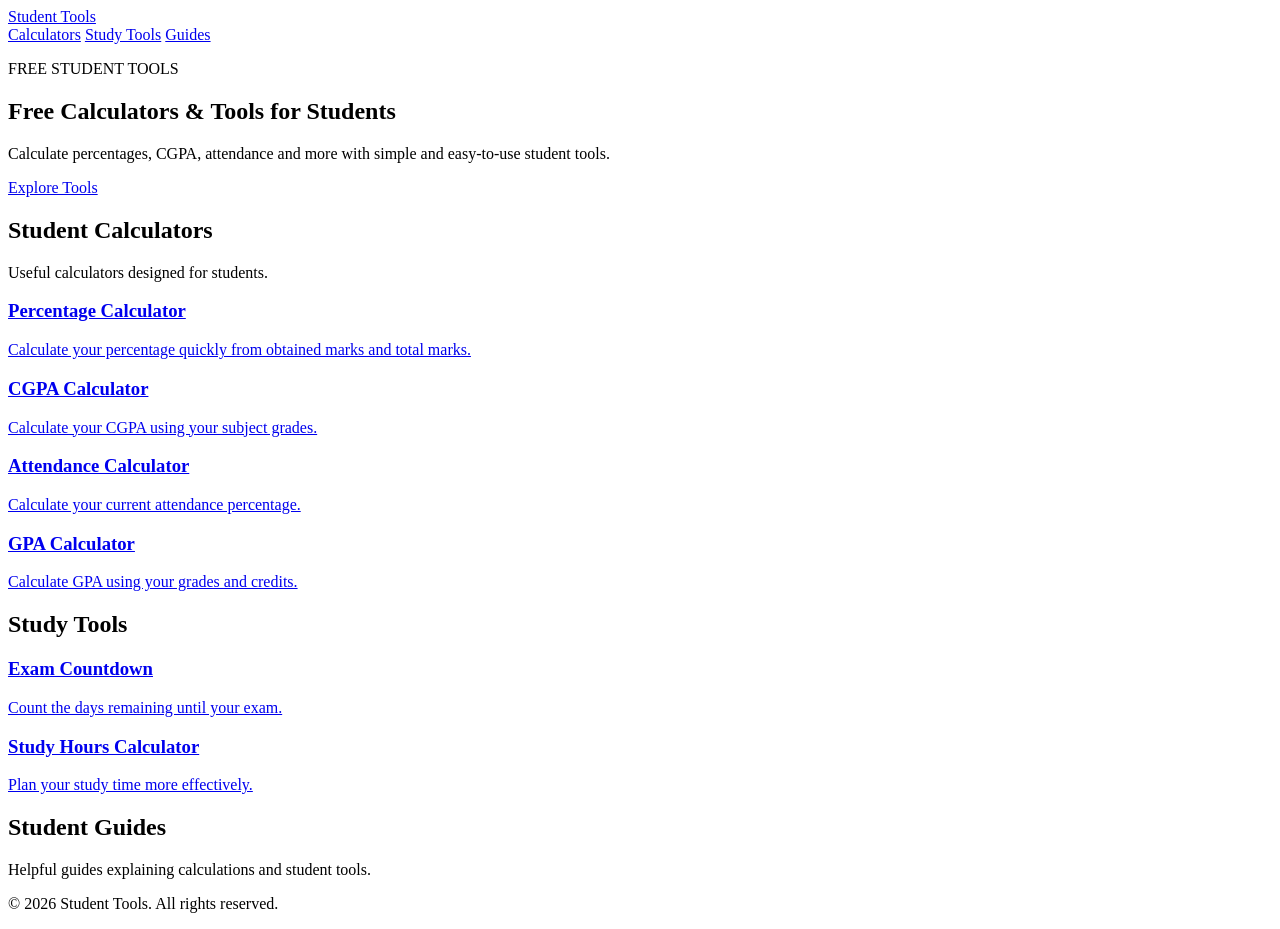
==== index.html @ 8c509e7b "Create index.html" ====
<!DOCTYPE html>
<html lang="en">
<head>
    <meta charset="UTF-8">

    <meta name="viewport" content="width=device-width, initial-scale=1.0">

    <title>Student Tools - Free Calculators & Study Tools</title>

    <meta
        name="description"
        content="Free student calculators and useful study tools including percentage, CGPA, attendance and more."
    >

    <link rel="stylesheet" href="style.css">
</head>

<body>

<header class="site-header">
    <div class="container header-content">

        <a href="index.html" class="logo">
            Student Tools
        </a>

        <nav>
            <a href="#calculators">Calculators</a>
            <a href="#study-tools">Study Tools</a>
            <a href="#guides">Guides</a>
        </nav>

    </div>
</header>


<main>

    <section class="hero">

        <div class="container">

            <p class="eyebrow">FREE STUDENT TOOLS</p>

            <h1>
                Free Calculators & Tools for Students
            </h1>

            <p class="hero-text">
                Calculate percentages, CGPA, attendance and more with
                simple and easy-to-use student tools.
            </p>

            <a href="#calculators" class="button">
                Explore Tools
            </a>

        </div>

    </section>


    <section id="calculators" class="section">

        <div class="container">

            <h2>Student Calculators</h2>

            <p class="section-intro">
                Useful calculators designed for students.
            </p>


            <div class="tool-grid">

                <a href="calculators/percentage-calculator/" class="tool-card">

                    <h3>Percentage Calculator</h3>

                    <p>
                        Calculate your percentage quickly from obtained
                        marks and total marks.
                    </p>

                </a>


                <a href="#" class="tool-card">

                    <h3>CGPA Calculator</h3>

                    <p>
                        Calculate your CGPA using your subject grades.
                    </p>

                </a>


                <a href="#" class="tool-card">

                    <h3>Attendance Calculator</h3>

                    <p>
                        Calculate your current attendance percentage.
                    </p>

                </a>


                <a href="#" class="tool-card">

                    <h3>GPA Calculator</h3>

                    <p>
                        Calculate GPA using your grades and credits.
                    </p>

                </a>

            </div>

        </div>

    </section>


    <section id="study-tools" class="section section-alt">

        <div class="container">

            <h2>Study Tools</h2>

            <div class="tool-grid">

                <a href="#" class="tool-card">

                    <h3>Exam Countdown</h3>

                    <p>
                        Count the days remaining until your exam.
                    </p>

                </a>


                <a href="#" class="tool-card">

                    <h3>Study Hours Calculator</h3>

                    <p>
                        Plan your study time more effectively.
                    </p>

                </a>

            </div>

        </div>

    </section>


    <section id="guides" class="section">

        <div class="container">

            <h2>Student Guides</h2>

            <p class="section-intro">
                Helpful guides explaining calculations and student tools.
            </p>

        </div>

    </section>

</main>


<footer class="site-footer">

    <div class="container">

        <p>
            © 2026 Student Tools. All rights reserved.
        </p>

    </div>

</footer>


</body>
</html>
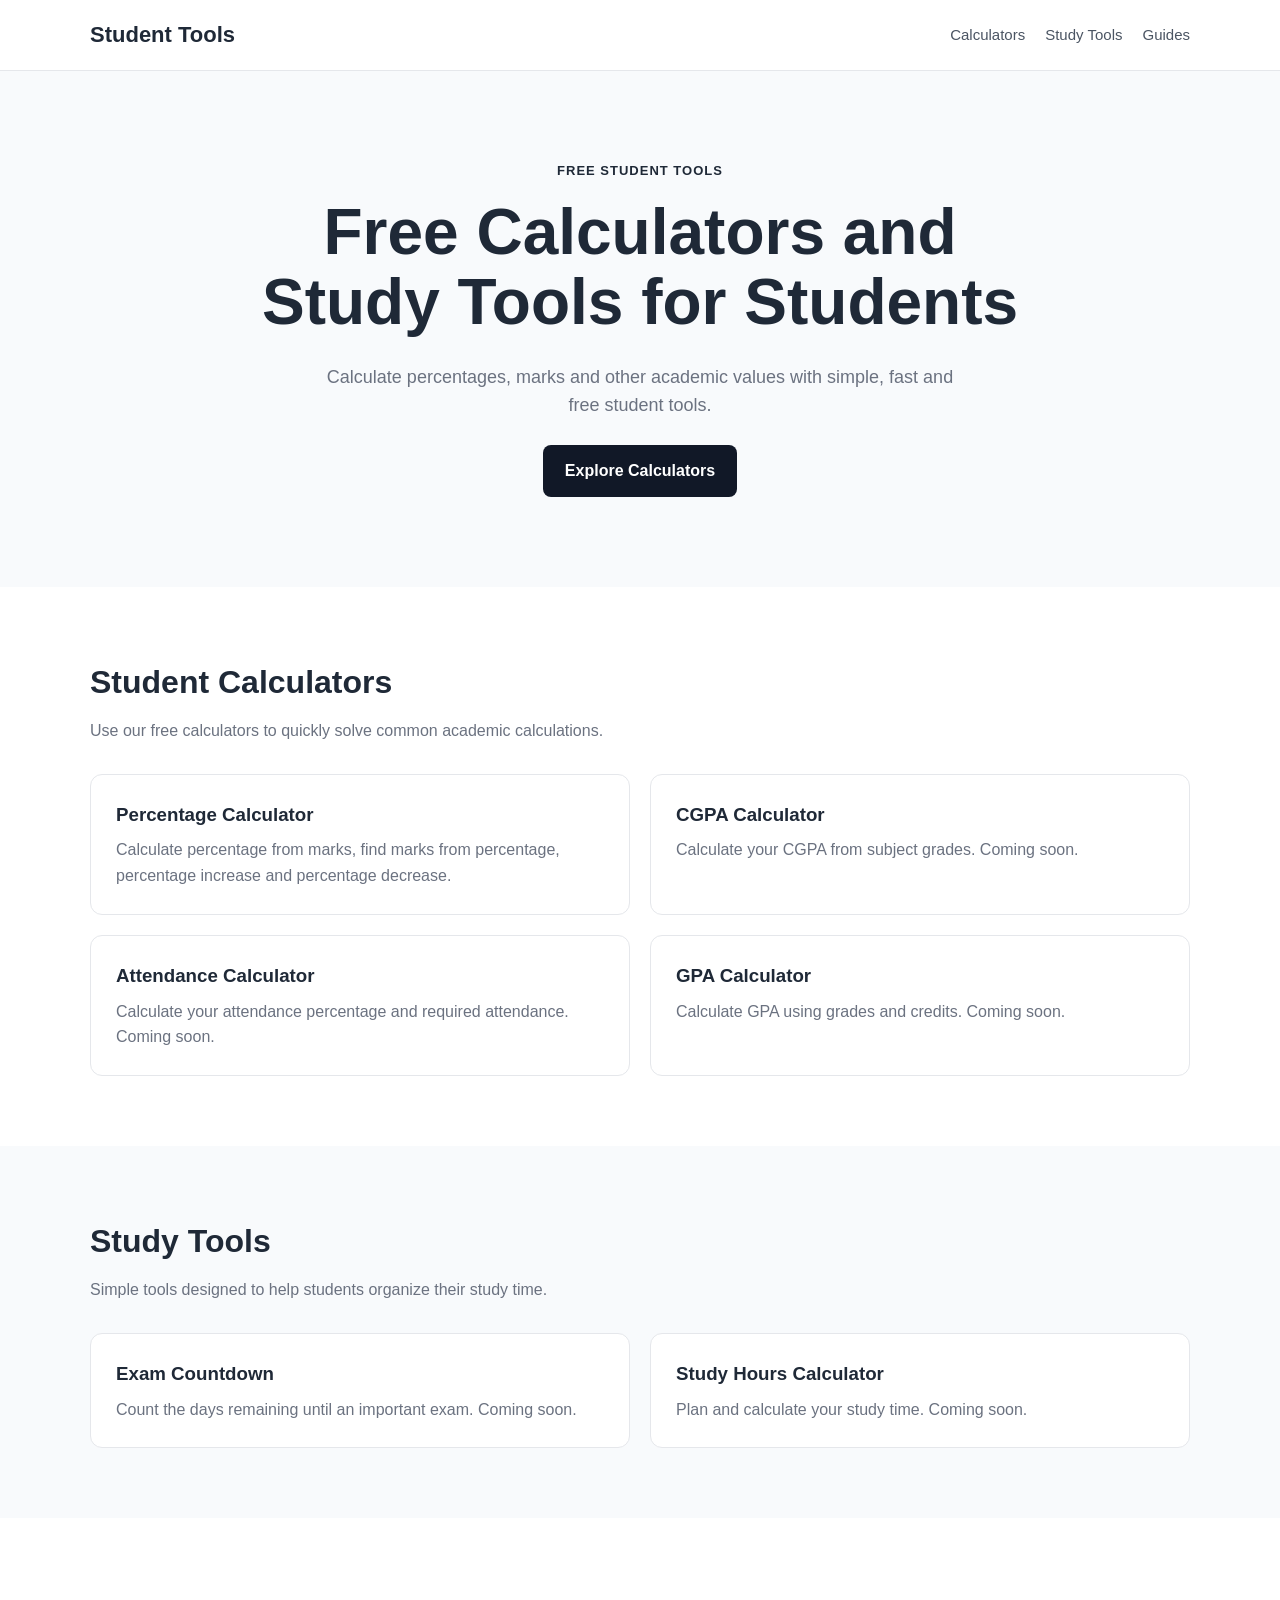
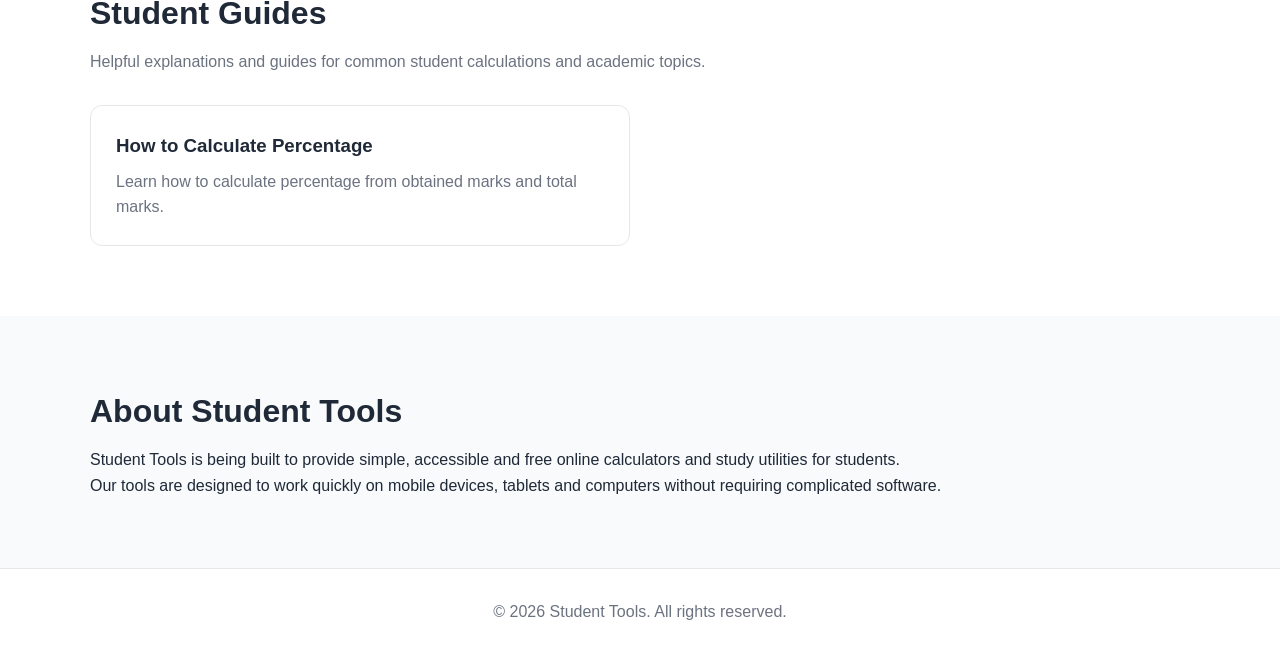
==== commit 2f3eeb07: "index.html" ====
--- a/index.html
+++ b/index.html
@@ -1,58 +1,159 @@
 <!DOCTYPE html>
 <html lang="en">
+
 <head>
+
     <meta charset="UTF-8">
 
-    <meta name="viewport" content="width=device-width, initial-scale=1.0">
+    <meta
+        name="viewport"
+        content="width=device-width, initial-scale=1.0"
+    >
 
     <title>Student Tools - Free Calculators & Study Tools</title>
 
     <meta
         name="description"
-        content="Free student calculators and useful study tools including percentage, CGPA, attendance and more."
-    >
-
-    <link rel="stylesheet" href="style.css">
+        content="Free student calculators and study tools including percentage, CGPA, GPA, attendance and other useful academic calculators."
+    >
+
+    <meta
+        name="robots"
+        content="index, follow"
+    >
+
+    <link
+        rel="canonical"
+        href="https://shaurya-portfolio-1.github.io/student-tools/"
+    >
+
+    <!-- Open Graph -->
+
+    <meta
+        property="og:title"
+        content="Student Tools - Free Calculators & Study Tools"
+    >
+
+    <meta
+        property="og:description"
+        content="Free calculators and useful study tools for students."
+    >
+
+    <meta
+        property="og:type"
+        content="website"
+    >
+
+    <meta
+        property="og:url"
+        content="https://shaurya-portfolio-1.github.io/student-tools/"
+    >
+
+    <meta
+        property="og:site_name"
+        content="Student Tools"
+    >
+
+
+    <!-- Favicon -->
+
+    <link
+        rel="icon"
+        href="data:image/svg+xml,<svg xmlns=%22http://www.w3.org/2000/svg%22 viewBox=%220 0 100 100%22><text y=%22.9em%22 font-size=%2290%22>🎓</text></svg>"
+    >
+
+
+    <link
+        rel="stylesheet"
+        href="style.css"
+    >
+
+
+    <!-- Website Structured Data -->
+
+    <script type="application/ld+json">
+
+    {
+        "@context": "https://schema.org",
+        "@type": "WebSite",
+        "name": "Student Tools",
+        "url": "https://shaurya-portfolio-1.github.io/student-tools/",
+        "description": "Free calculators and study tools for students."
+    }
+
+    </script>
+
 </head>
 
+
 <body>
 
+
 <header class="site-header">
+
     <div class="container header-content">
 
-        <a href="index.html" class="logo">
+        <a
+            href="index.html"
+            class="logo"
+            aria-label="Student Tools home"
+        >
             Student Tools
         </a>
 
-        <nav>
-            <a href="#calculators">Calculators</a>
-            <a href="#study-tools">Study Tools</a>
-            <a href="#guides">Guides</a>
+
+        <nav aria-label="Main navigation">
+
+            <a href="#calculators">
+                Calculators
+            </a>
+
+            <a href="#study-tools">
+                Study Tools
+            </a>
+
+            <a href="#guides">
+                Guides
+            </a>
+
         </nav>
 
     </div>
+
 </header>
 
 
+
 <main>
 
+
+    <!-- HERO -->
+
     <section class="hero">
 
         <div class="container">
 
-            <p class="eyebrow">FREE STUDENT TOOLS</p>
+            <p class="eyebrow">
+                FREE STUDENT TOOLS
+            </p>
+
 
             <h1>
-                Free Calculators & Tools for Students
+                Free Calculators and Study Tools for Students
             </h1>
 
+
             <p class="hero-text">
-                Calculate percentages, CGPA, attendance and more with
-                simple and easy-to-use student tools.
-            </p>
-
-            <a href="#calculators" class="button">
-                Explore Tools
+                Calculate percentages, marks and other academic
+                values with simple, fast and free student tools.
+            </p>
+
+
+            <a
+                href="#calculators"
+                class="button"
+            >
+                Explore Calculators
             </a>
 
         </div>
@@ -60,62 +161,109 @@
     </section>
 
 
-    <section id="calculators" class="section">
+
+    <!-- CALCULATORS -->
+
+    <section
+        id="calculators"
+        class="section"
+    >
 
         <div class="container">
 
-            <h2>Student Calculators</h2>
+            <h2>
+                Student Calculators
+            </h2>
+
 
             <p class="section-intro">
-                Useful calculators designed for students.
+                Use our free calculators to quickly solve common
+                academic calculations.
             </p>
 
 
             <div class="tool-grid">
 
-                <a href="calculators/percentage-calculator/" class="tool-card">
-
-                    <h3>Percentage Calculator</h3>
-
-                    <p>
-                        Calculate your percentage quickly from obtained
-                        marks and total marks.
-                    </p>
-
-                </a>
-
-
-                <a href="#" class="tool-card">
-
-                    <h3>CGPA Calculator</h3>
-
-                    <p>
-                        Calculate your CGPA using your subject grades.
-                    </p>
-
-                </a>
-
-
-                <a href="#" class="tool-card">
-
-                    <h3>Attendance Calculator</h3>
-
-                    <p>
-                        Calculate your current attendance percentage.
-                    </p>
-
-                </a>
-
-
-                <a href="#" class="tool-card">
-
-                    <h3>GPA Calculator</h3>
-
-                    <p>
-                        Calculate GPA using your grades and credits.
-                    </p>
-
-                </a>
+
+                <!-- Percentage Calculator -->
+
+                <a
+                    href="calculators/percentage-calculator/"
+                    class="tool-card"
+                >
+
+                    <h3>
+                        Percentage Calculator
+                    </h3>
+
+                    <p>
+                        Calculate percentage from marks, find marks
+                        from percentage, percentage increase and
+                        percentage decrease.
+                    </p>
+
+                </a>
+
+
+                <!-- CGPA -->
+
+                <a
+                    href="#"
+                    class="tool-card"
+                    aria-label="CGPA Calculator coming soon"
+                >
+
+                    <h3>
+                        CGPA Calculator
+                    </h3>
+
+                    <p>
+                        Calculate your CGPA from subject grades.
+                        Coming soon.
+                    </p>
+
+                </a>
+
+
+                <!-- Attendance -->
+
+                <a
+                    href="#"
+                    class="tool-card"
+                    aria-label="Attendance Calculator coming soon"
+                >
+
+                    <h3>
+                        Attendance Calculator
+                    </h3>
+
+                    <p>
+                        Calculate your attendance percentage and
+                        required attendance. Coming soon.
+                    </p>
+
+                </a>
+
+
+                <!-- GPA -->
+
+                <a
+                    href="#"
+                    class="tool-card"
+                    aria-label="GPA Calculator coming soon"
+                >
+
+                    <h3>
+                        GPA Calculator
+                    </h3>
+
+                    <p>
+                        Calculate GPA using grades and credits.
+                        Coming soon.
+                    </p>
+
+                </a>
+
 
             </div>
 
@@ -124,34 +272,65 @@
     </section>
 
 
-    <section id="study-tools" class="section section-alt">
+
+    <!-- STUDY TOOLS -->
+
+    <section
+        id="study-tools"
+        class="section section-alt"
+    >
 
         <div class="container">
 
-            <h2>Study Tools</h2>
+            <h2>
+                Study Tools
+            </h2>
+
+
+            <p class="section-intro">
+                Simple tools designed to help students organize
+                their study time.
+            </p>
+
 
             <div class="tool-grid">
 
-                <a href="#" class="tool-card">
-
-                    <h3>Exam Countdown</h3>
-
-                    <p>
-                        Count the days remaining until your exam.
-                    </p>
-
-                </a>
-
-
-                <a href="#" class="tool-card">
-
-                    <h3>Study Hours Calculator</h3>
-
-                    <p>
-                        Plan your study time more effectively.
-                    </p>
-
-                </a>
+
+                <a
+                    href="#"
+                    class="tool-card"
+                    aria-label="Exam Countdown coming soon"
+                >
+
+                    <h3>
+                        Exam Countdown
+                    </h3>
+
+                    <p>
+                        Count the days remaining until an important
+                        exam. Coming soon.
+                    </p>
+
+                </a>
+
+
+                <a
+                    href="#"
+                    class="tool-card"
+                    aria-label="Study Hours Calculator coming soon"
+                >
+
+                    <h3>
+                        Study Hours Calculator
+                    </h3>
+
+                    <p>
+                        Plan and calculate your study time.
+                        Coming soon.
+                    </p>
+
+                </a>
+
 
             </div>
 
@@ -160,21 +339,86 @@
     </section>
 
 
-    <section id="guides" class="section">
+
+    <!-- GUIDES -->
+
+    <section
+        id="guides"
+        class="section"
+    >
 
         <div class="container">
 
-            <h2>Student Guides</h2>
+            <h2>
+                Student Guides
+            </h2>
+
 
             <p class="section-intro">
-                Helpful guides explaining calculations and student tools.
-            </p>
+                Helpful explanations and guides for common
+                student calculations and academic topics.
+            </p>
+
+
+            <div class="tool-grid">
+
+
+                <a
+                    href="calculators/percentage-calculator/"
+                    class="tool-card"
+                >
+
+                    <h3>
+                        How to Calculate Percentage
+                    </h3>
+
+                    <p>
+                        Learn how to calculate percentage from
+                        obtained marks and total marks.
+                    </p>
+
+                </a>
+
+
+            </div>
 
         </div>
 
     </section>
 
+
+
+    <!-- ABOUT -->
+
+    <section class="section section-alt">
+
+        <div class="container">
+
+            <h2>
+                About Student Tools
+            </h2>
+
+
+            <p>
+                Student Tools is being built to provide simple,
+                accessible and free online calculators and study
+                utilities for students.
+            </p>
+
+
+            <p>
+                Our tools are designed to work quickly on mobile
+                devices, tablets and computers without requiring
+                complicated software.
+            </p>
+
+        </div>
+
+    </section>
+
+
 </main>
+
 
 
 <footer class="site-footer">
@@ -191,4 +435,5 @@
 
 
 </body>
+
 </html>
--- a/style.css
+++ b/style.css
@@ -0,0 +1,186 @@
+* {
+    box-sizing: border-box;
+    margin: 0;
+    padding: 0;
+}
+
+html {
+    scroll-behavior: smooth;
+}
+
+body {
+    font-family: Arial, sans-serif;
+    line-height: 1.6;
+    color: #1f2937;
+    background: #ffffff;
+}
+
+a {
+    text-decoration: none;
+    color: inherit;
+}
+
+.container {
+    width: min(1100px, 92%);
+    margin: auto;
+}
+
+
+/* Header */
+
+.site-header {
+    border-bottom: 1px solid #e5e7eb;
+    background: #ffffff;
+}
+
+.header-content {
+    min-height: 70px;
+    display: flex;
+    align-items: center;
+    justify-content: space-between;
+    gap: 20px;
+}
+
+.logo {
+    font-size: 22px;
+    font-weight: 700;
+}
+
+nav {
+    display: flex;
+    gap: 20px;
+}
+
+nav a {
+    color: #4b5563;
+    font-size: 15px;
+}
+
+nav a:hover {
+    color: #111827;
+}
+
+
+/* Hero */
+
+.hero {
+    padding: 90px 0;
+    text-align: center;
+    background: #f8fafc;
+}
+
+.eyebrow {
+    font-size: 13px;
+    font-weight: 700;
+    letter-spacing: 1px;
+    margin-bottom: 15px;
+}
+
+.hero h1 {
+    max-width: 800px;
+    margin: auto;
+    font-size: clamp(36px, 7vw, 64px);
+    line-height: 1.1;
+}
+
+.hero-text {
+    max-width: 650px;
+    margin: 25px auto;
+    color: #6b7280;
+    font-size: 18px;
+}
+
+.button {
+    display: inline-block;
+    padding: 13px 22px;
+    border-radius: 8px;
+    background: #111827;
+    color: white;
+    font-weight: 600;
+}
+
+
+/* Sections */
+
+.section {
+    padding: 70px 0;
+}
+
+.section-alt {
+    background: #f8fafc;
+}
+
+.section h2 {
+    font-size: 32px;
+    margin-bottom: 10px;
+}
+
+.section-intro {
+    color: #6b7280;
+    margin-bottom: 30px;
+}
+
+
+/* Tool cards */
+
+.tool-grid {
+    display: grid;
+    grid-template-columns: repeat(2, 1fr);
+    gap: 20px;
+}
+
+.tool-card {
+    display: block;
+    padding: 25px;
+    border: 1px solid #e5e7eb;
+    border-radius: 12px;
+    background: white;
+    transition: transform 0.2s ease;
+}
+
+.tool-card:hover {
+    transform: translateY(-3px);
+}
+
+.tool-card h3 {
+    margin-bottom: 8px;
+}
+
+.tool-card p {
+    color: #6b7280;
+}
+
+
+/* Footer */
+
+.site-footer {
+    padding: 30px 0;
+    border-top: 1px solid #e5e7eb;
+    color: #6b7280;
+    text-align: center;
+}
+
+
+/* Mobile */
+
+@media (max-width: 700px) {
+
+    .header-content {
+        flex-direction: column;
+        padding: 15px 0;
+    }
+
+    nav {
+        flex-wrap: wrap;
+        justify-content: center;
+    }
+
+    .hero {
+        padding: 65px 0;
+    }
+
+    .tool-grid {
+        grid-template-columns: 1fr;
+    }
+
+}
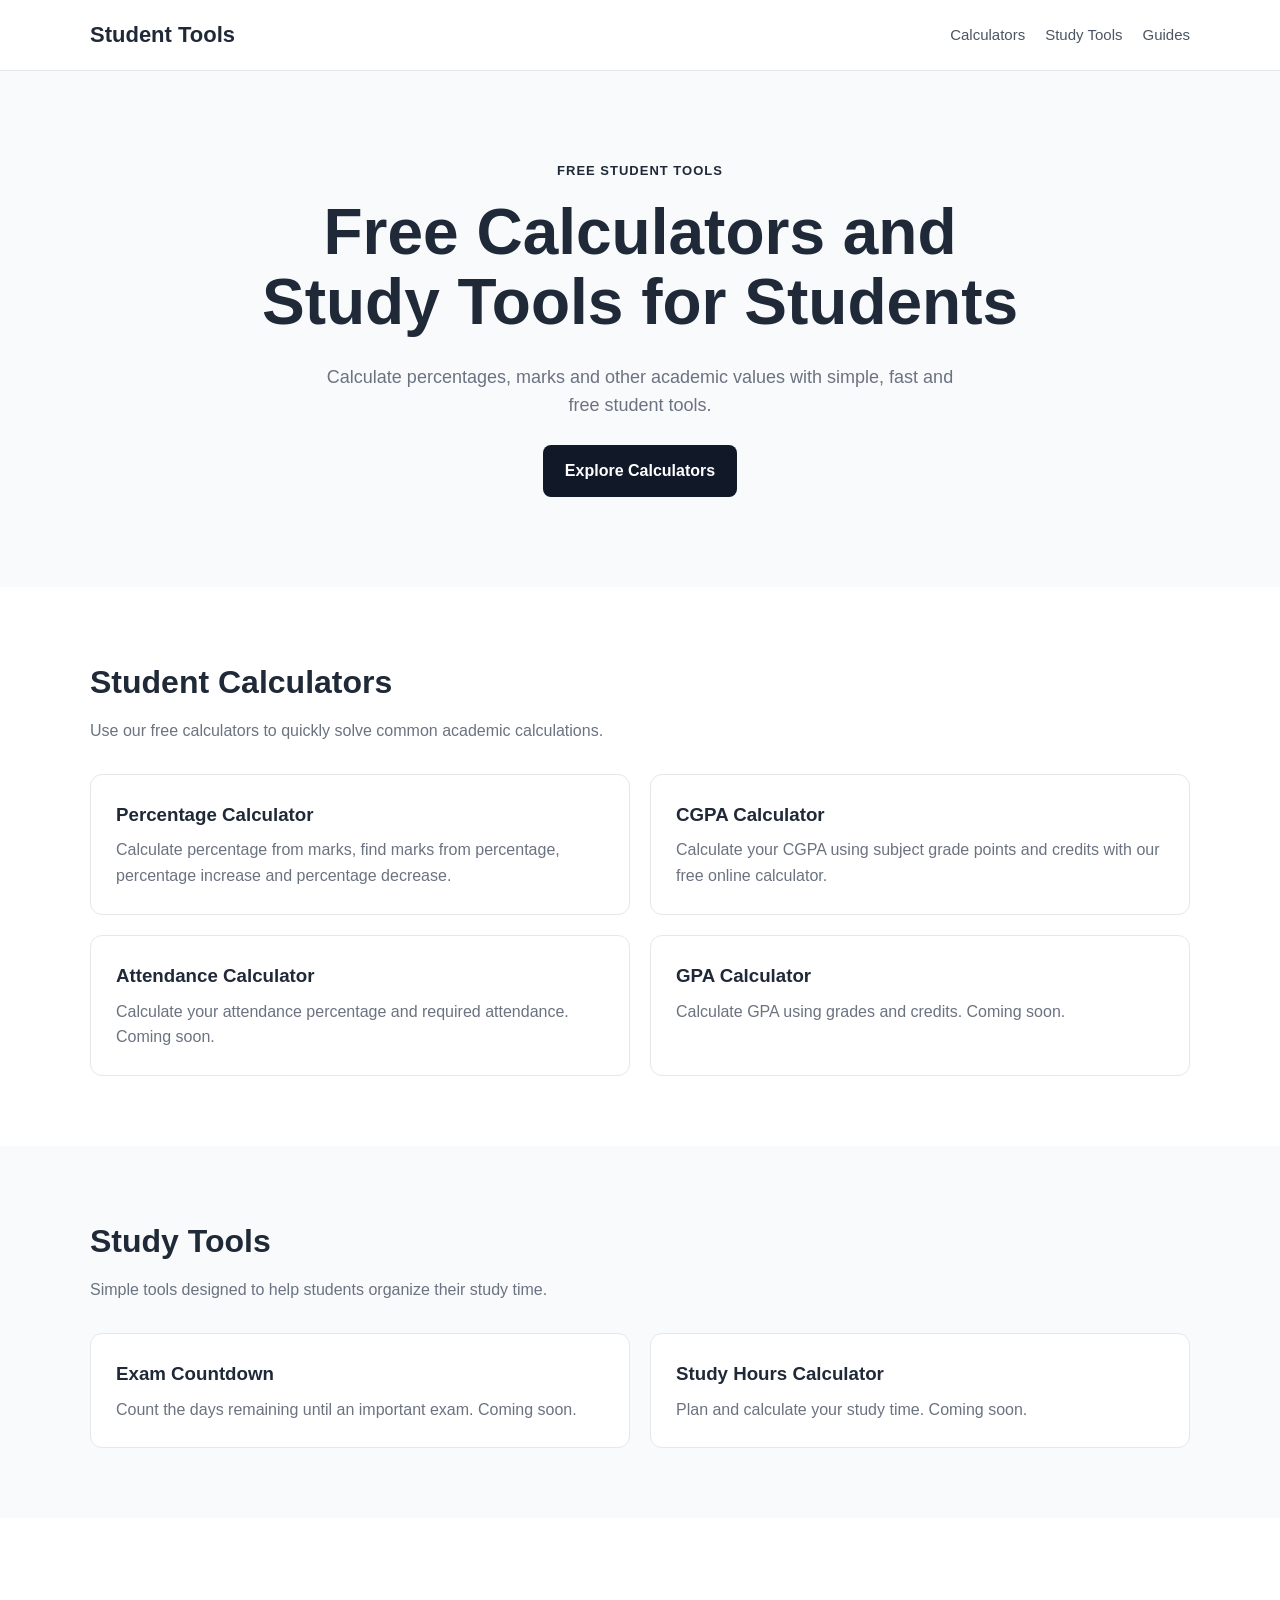
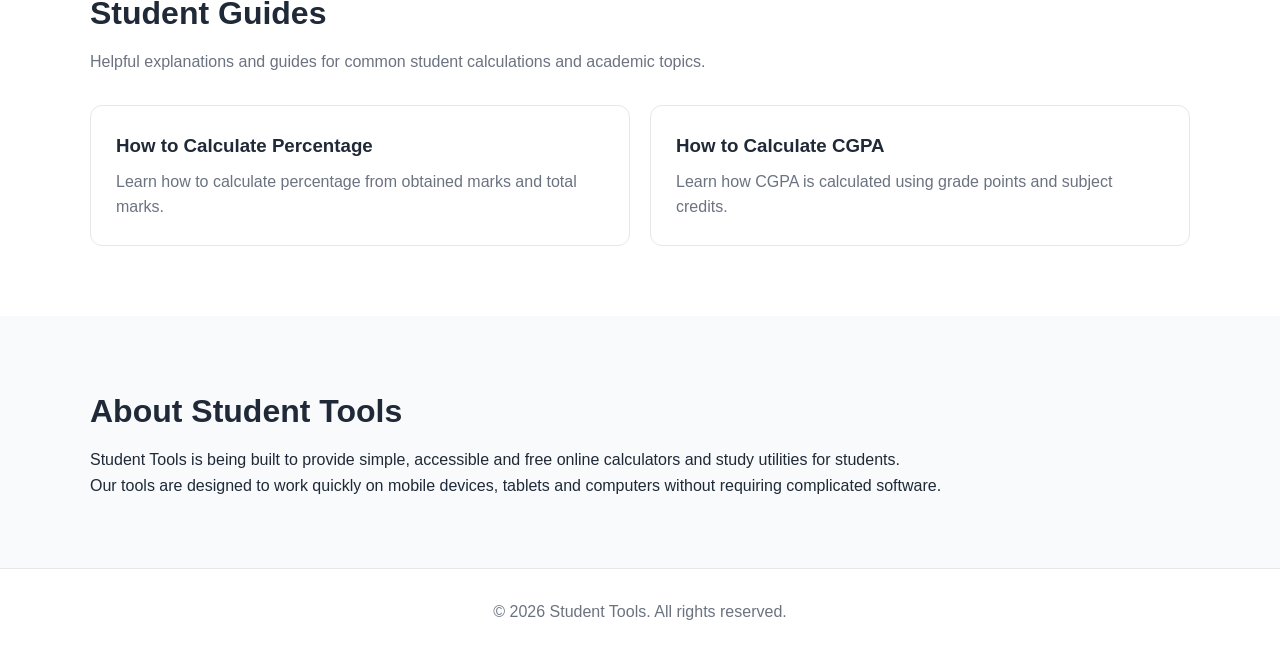
==== commit 5a5244d4: "index.html" ====
--- a/index.html
+++ b/index.html
@@ -10,7 +10,14 @@
         content="width=device-width, initial-scale=1.0"
     >
 
-    <title>Student Tools - Free Calculators & Study Tools</title>
+    <meta
+        name="google-site-verification"
+        content="pEbb5B0uNUmhUQvmZeQcg9_nepj4lrS3mzh34N6-RK8"
+    >
+
+    <title>
+        Student Tools - Free Calculators & Study Tools
+    </title>
 
     <meta
         name="description"
@@ -27,6 +34,7 @@
         href="https://shaurya-portfolio-1.github.io/student-tools/"
     >
 
+
     <!-- Open Graph -->
 
     <meta
@@ -60,12 +68,6 @@
     <link
         rel="icon"
         href="data:image/svg+xml,<svg xmlns=%22http://www.w3.org/2000/svg%22 viewBox=%220 0 100 100%22><text y=%22.9em%22 font-size=%2290%22>🎓</text></svg>"
-    >
-
-
-    <link
-        rel="stylesheet"
-        href="style.css"
     >
 
 
@@ -83,6 +85,12 @@
 
     </script>
 
+
+    <link
+        rel="stylesheet"
+        href="style.css"
+    >
+
 </head>
 
 
@@ -123,7 +131,6 @@
 </header>
 
 
-
 <main>
 
 
@@ -161,7 +168,6 @@
     </section>
 
 
-
     <!-- CALCULATORS -->
 
     <section
@@ -205,12 +211,11 @@
                 </a>
 
 
-                <!-- CGPA -->
-
-                <a
-                    href="#"
-                    class="tool-card"
-                    aria-label="CGPA Calculator coming soon"
+                <!-- CGPA Calculator -->
+
+                <a
+                    href="calculators/cgpa-calculator/"
+                    class="tool-card"
                 >
 
                     <h3>
@@ -218,14 +223,14 @@
                     </h3>
 
                     <p>
-                        Calculate your CGPA from subject grades.
-                        Coming soon.
-                    </p>
-
-                </a>
-
-
-                <!-- Attendance -->
+                        Calculate your CGPA using subject grade points
+                        and credits with our free online calculator.
+                    </p>
+
+                </a>
+
+
+                <!-- Attendance Calculator -->
 
                 <a
                     href="#"
@@ -245,7 +250,7 @@
                 </a>
 
 
-                <!-- GPA -->
+                <!-- GPA Calculator -->
 
                 <a
                     href="#"
@@ -270,7 +275,6 @@
         </div>
 
     </section>
-
 
 
     <!-- STUDY TOOLS -->
@@ -296,6 +300,8 @@
             <div class="tool-grid">
 
 
+                <!-- Exam Countdown -->
+
                 <a
                     href="#"
                     class="tool-card"
@@ -314,6 +320,8 @@
                 </a>
 
 
+                <!-- Study Hours -->
+
                 <a
                     href="#"
                     class="tool-card"
@@ -337,7 +345,6 @@
         </div>
 
     </section>
-
 
 
     <!-- GUIDES -->
@@ -363,6 +370,8 @@
             <div class="tool-grid">
 
 
+                <!-- Percentage Guide -->
+
                 <a
                     href="calculators/percentage-calculator/"
                     class="tool-card"
@@ -380,6 +389,25 @@
                 </a>
 
 
+                <!-- CGPA Guide -->
+
+                <a
+                    href="calculators/cgpa-calculator/"
+                    class="tool-card"
+                >
+
+                    <h3>
+                        How to Calculate CGPA
+                    </h3>
+
+                    <p>
+                        Learn how CGPA is calculated using grade
+                        points and subject credits.
+                    </p>
+
+                </a>
+
+
             </div>
 
         </div>
@@ -387,10 +415,11 @@
     </section>
 
 
-
     <!-- ABOUT -->
 
-    <section class="section section-alt">
+    <section
+        class="section section-alt"
+    >
 
         <div class="container">
 
@@ -420,7 +449,6 @@
 </main>
 
 
-
 <footer class="site-footer">
 
     <div class="container">
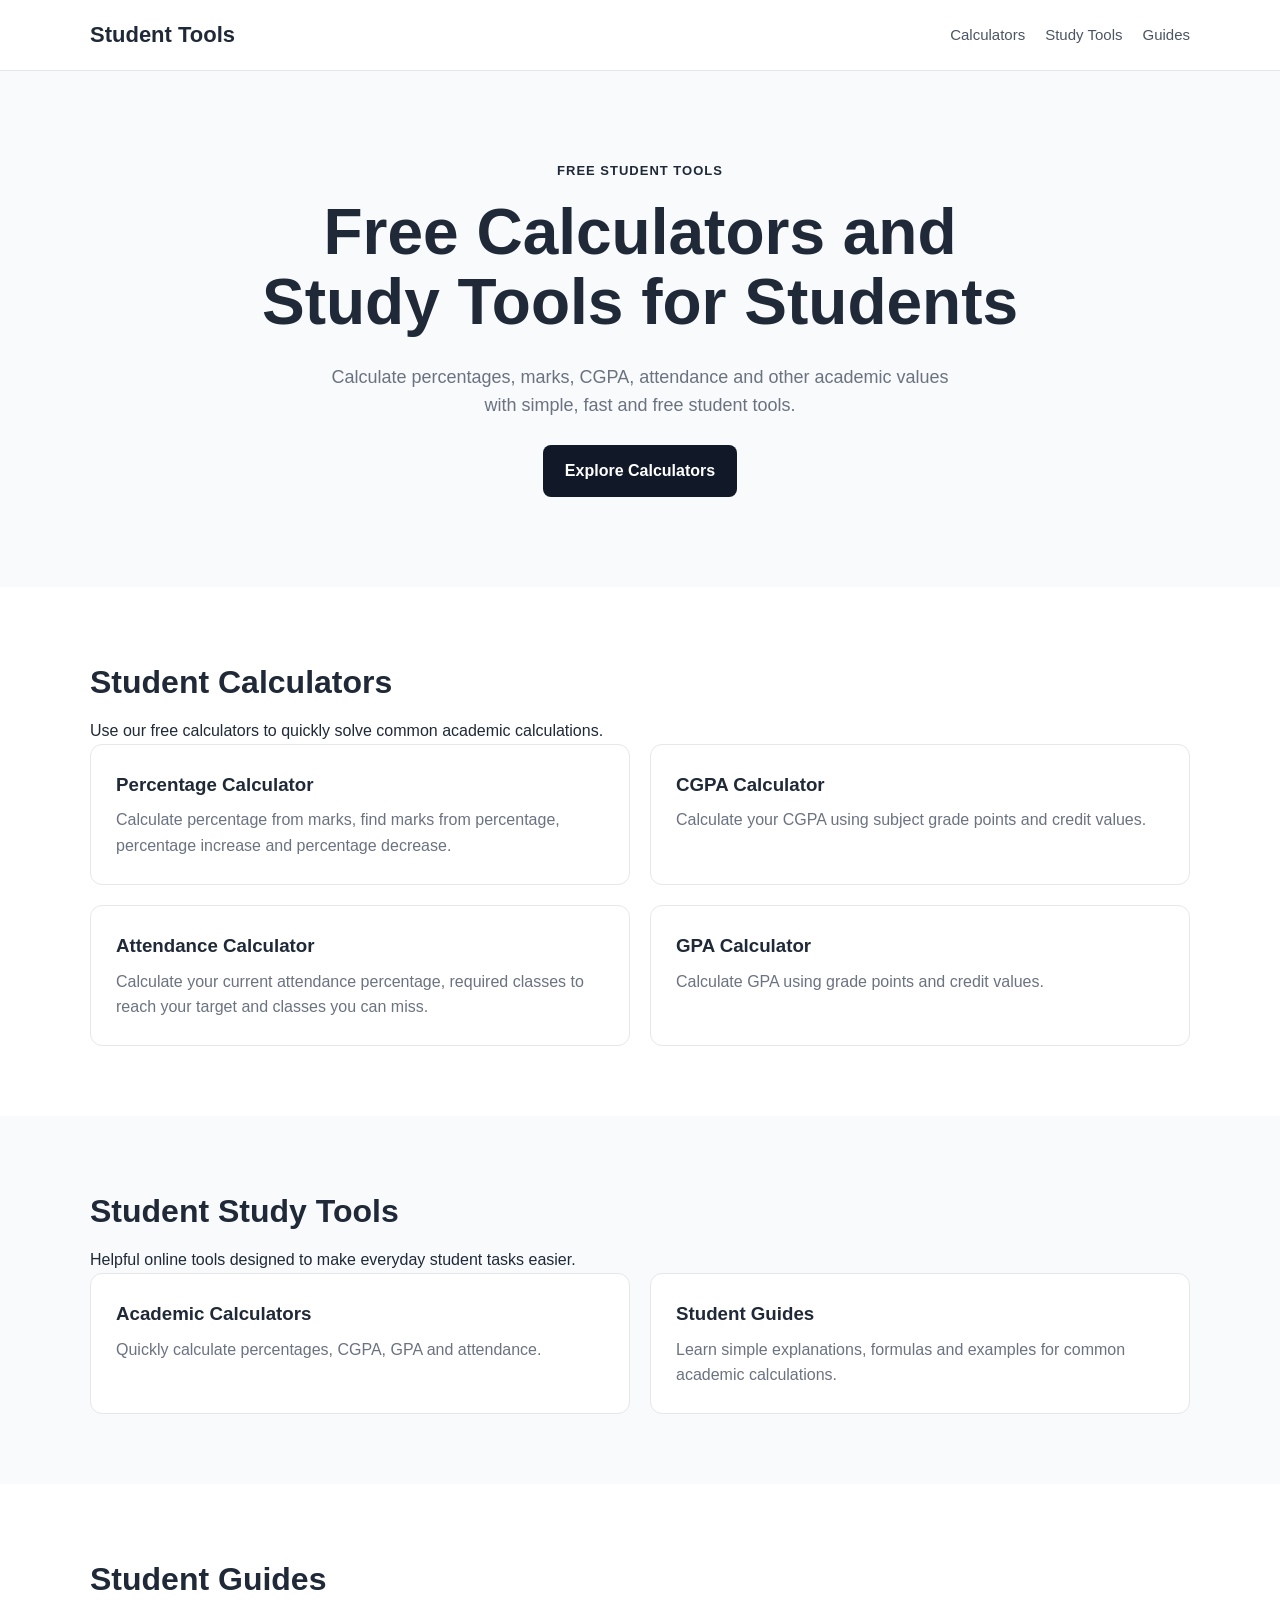
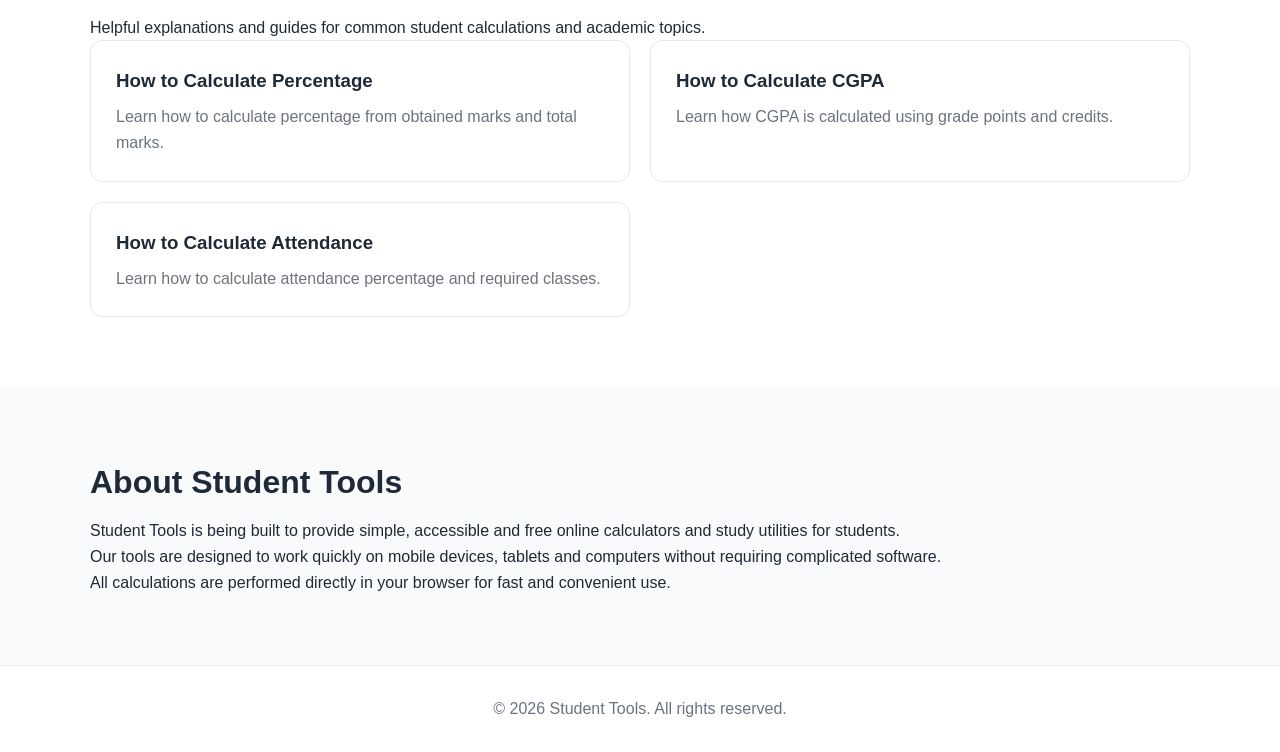
==== commit cbd0ebf7: "index.html" ====
--- a/index.html
+++ b/index.html
@@ -2,113 +2,50 @@
 <html lang="en">
 
 <head>
-
     <meta charset="UTF-8">
 
-    <meta
-        name="viewport"
-        content="width=device-width, initial-scale=1.0"
-    >
-
-    <meta
-        name="google-site-verification"
-        content="pEbb5B0uNUmhUQvmZeQcg9_nepj4lrS3mzh34N6-RK8"
-    >
-
-    <title>
-        Student Tools - Free Calculators & Study Tools
-    </title>
-
-    <meta
-        name="description"
-        content="Free student calculators and study tools including percentage, CGPA, GPA, attendance and other useful academic calculators."
-    >
-
-    <meta
-        name="robots"
-        content="index, follow"
-    >
-
-    <link
-        rel="canonical"
-        href="https://shaurya-portfolio-1.github.io/student-tools/"
-    >
-
-
-    <!-- Open Graph -->
-
-    <meta
-        property="og:title"
-        content="Student Tools - Free Calculators & Study Tools"
-    >
-
-    <meta
-        property="og:description"
-        content="Free calculators and useful study tools for students."
-    >
-
-    <meta
-        property="og:type"
-        content="website"
-    >
-
-    <meta
-        property="og:url"
-        content="https://shaurya-portfolio-1.github.io/student-tools/"
-    >
-
-    <meta
-        property="og:site_name"
-        content="Student Tools"
-    >
-
-
-    <!-- Favicon -->
-
-    <link
-        rel="icon"
-        href="data:image/svg+xml,<svg xmlns=%22http://www.w3.org/2000/svg%22 viewBox=%220 0 100 100%22><text y=%22.9em%22 font-size=%2290%22>🎓</text></svg>"
-    >
-
-
-    <!-- Website Structured Data -->
+    <meta name="viewport"
+        content="width=device-width, initial-scale=1.0">
+
+    <title>Student Tools - Free Calculators and Study Tools</title>
+
+    <meta name="description"
+        content="Free online calculators and study tools for students. Calculate percentage, CGPA, attendance and more.">
+
+    <meta name="robots"
+        content="index, follow">
+
+    <link rel="canonical"
+        href="https://shaurya-portfolio-1.github.io/student-tools/">
+
+    <meta name="google-site-verification"
+        content="pEbb5B0uNUmhUQvmZeQcg9_nepj4lrS3mzh34N6-RK8">
+
+    <link rel="stylesheet"
+        href="style.css">
 
     <script type="application/ld+json">
-
     {
         "@context": "https://schema.org",
         "@type": "WebSite",
         "name": "Student Tools",
         "url": "https://shaurya-portfolio-1.github.io/student-tools/",
-        "description": "Free calculators and study tools for students."
+        "description": "Free online calculators and study tools for students."
     }
-
     </script>
 
-
-    <link
-        rel="stylesheet"
-        href="style.css"
-    >
-
 </head>
 
-
 <body>
 
-
 <header class="site-header">
 
     <div class="container header-content">
 
-        <a
-            href="index.html"
-            class="logo"
-            aria-label="Student Tools home"
-        >
+        <a href="./"
+            class="logo">
             Student Tools
         </a>
-
 
         <nav aria-label="Main navigation">
 
@@ -133,7 +70,6 @@
 
 <main>
 
-
     <!-- HERO -->
 
     <section class="hero">
@@ -143,23 +79,19 @@
             <p class="eyebrow">
                 FREE STUDENT TOOLS
             </p>
-
 
             <h1>
                 Free Calculators and Study Tools for Students
             </h1>
 
-
             <p class="hero-text">
-                Calculate percentages, marks and other academic
-                values with simple, fast and free student tools.
-            </p>
-
-
-            <a
-                href="#calculators"
-                class="button"
-            >
+                Calculate percentages, marks, CGPA, attendance
+                and other academic values with simple,
+                fast and free student tools.
+            </p>
+
+            <a href="#calculators"
+                class="button">
                 Explore Calculators
             </a>
 
@@ -170,10 +102,8 @@
 
     <!-- CALCULATORS -->
 
-    <section
-        id="calculators"
-        class="section"
-    >
+    <section id="calculators"
+        class="section">
 
         <div class="container">
 
@@ -181,94 +111,88 @@
                 Student Calculators
             </h2>
 
-
-            <p class="section-intro">
-                Use our free calculators to quickly solve common
-                academic calculations.
+            <p>
+                Use our free calculators to quickly solve
+                common academic calculations.
             </p>
 
 
             <div class="tool-grid">
 
 
-                <!-- Percentage Calculator -->
-
-                <a
-                    href="calculators/percentage-calculator/"
-                    class="tool-card"
-                >
+                <!-- PERCENTAGE -->
+
+                <a href="calculators/percentage-calculator/"
+                    class="tool-card">
 
                     <h3>
                         Percentage Calculator
                     </h3>
 
                     <p>
-                        Calculate percentage from marks, find marks
-                        from percentage, percentage increase and
+                        Calculate percentage from marks,
+                        find marks from percentage,
+                        percentage increase and
                         percentage decrease.
                     </p>
 
                 </a>
 
 
-                <!-- CGPA Calculator -->
-
-                <a
-                    href="calculators/cgpa-calculator/"
-                    class="tool-card"
-                >
+                <!-- CGPA -->
+
+                <a href="calculators/cgpa-calculator/"
+                    class="tool-card">
 
                     <h3>
                         CGPA Calculator
                     </h3>
 
                     <p>
-                        Calculate your CGPA using subject grade points
-                        and credits with our free online calculator.
-                    </p>
-
-                </a>
-
-
-                <!-- Attendance Calculator -->
-
-                <a
-                    href="#"
-                    class="tool-card"
-                    aria-label="Attendance Calculator coming soon"
-                >
+                        Calculate your CGPA using
+                        subject grade points and
+                        credit values.
+                    </p>
+
+                </a>
+
+
+                <!-- ATTENDANCE -->
+
+                <a href="calculators/attendance-calculator/"
+                    class="tool-card">
 
                     <h3>
                         Attendance Calculator
                     </h3>
 
                     <p>
-                        Calculate your attendance percentage and
-                        required attendance. Coming soon.
-                    </p>
-
-                </a>
-
-
-                <!-- GPA Calculator -->
-
-                <a
-                    href="#"
-                    class="tool-card"
-                    aria-label="GPA Calculator coming soon"
-                >
+                        Calculate your current
+                        attendance percentage,
+                        required classes to reach
+                        your target and classes
+                        you can miss.
+                    </p>
+
+                </a>
+
+
+                <!-- GPA -->
+
+                <a href="calculators/gpa-calculator/"
+                    class="tool-card">
 
                     <h3>
                         GPA Calculator
                     </h3>
 
                     <p>
-                        Calculate GPA using grades and credits.
-                        Coming soon.
-                    </p>
-
-                </a>
-
+                        Calculate GPA using
+                        grade points and
+                        credit values.
+                    </p>
+
+                </a>
 
             </div>
 
@@ -279,66 +203,52 @@
 
     <!-- STUDY TOOLS -->
 
-    <section
-        id="study-tools"
-        class="section section-alt"
-    >
+    <section id="study-tools"
+        class="section section-alt">
 
         <div class="container">
 
             <h2>
-                Study Tools
+                Student Study Tools
             </h2>
 
-
-            <p class="section-intro">
-                Simple tools designed to help students organize
-                their study time.
+            <p>
+                Helpful online tools designed to make
+                everyday student tasks easier.
             </p>
 
 
             <div class="tool-grid">
 
-
-                <!-- Exam Countdown -->
-
-                <a
-                    href="#"
-                    class="tool-card"
-                    aria-label="Exam Countdown coming soon"
-                >
-
-                    <h3>
-                        Exam Countdown
-                    </h3>
-
-                    <p>
-                        Count the days remaining until an important
-                        exam. Coming soon.
-                    </p>
-
-                </a>
-
-
-                <!-- Study Hours -->
-
-                <a
-                    href="#"
-                    class="tool-card"
-                    aria-label="Study Hours Calculator coming soon"
-                >
-
-                    <h3>
-                        Study Hours Calculator
-                    </h3>
-
-                    <p>
-                        Plan and calculate your study time.
-                        Coming soon.
-                    </p>
-
-                </a>
-
+                <a href="#calculators"
+                    class="tool-card">
+
+                    <h3>
+                        Academic Calculators
+                    </h3>
+
+                    <p>
+                        Quickly calculate percentages,
+                        CGPA, GPA and attendance.
+                    </p>
+
+                </a>
+
+
+                <a href="#guides"
+                    class="tool-card">
+
+                    <h3>
+                        Student Guides
+                    </h3>
+
+                    <p>
+                        Learn simple explanations,
+                        formulas and examples for
+                        common academic calculations.
+                    </p>
+
+                </a>
 
             </div>
 
@@ -349,10 +259,8 @@
 
     <!-- GUIDES -->
 
-    <section
-        id="guides"
-        class="section"
-    >
+    <section id="guides"
+        class="section">
 
         <div class="container">
 
@@ -360,53 +268,58 @@
                 Student Guides
             </h2>
 
-
-            <p class="section-intro">
-                Helpful explanations and guides for common
-                student calculations and academic topics.
+            <p>
+                Helpful explanations and guides for
+                common student calculations and
+                academic topics.
             </p>
 
 
             <div class="tool-grid">
 
-
-                <!-- Percentage Guide -->
-
-                <a
-                    href="calculators/percentage-calculator/"
-                    class="tool-card"
-                >
+                <a href="calculators/percentage-calculator/"
+                    class="tool-card">
 
                     <h3>
                         How to Calculate Percentage
                     </h3>
 
                     <p>
-                        Learn how to calculate percentage from
-                        obtained marks and total marks.
-                    </p>
-
-                </a>
-
-
-                <!-- CGPA Guide -->
-
-                <a
-                    href="calculators/cgpa-calculator/"
-                    class="tool-card"
-                >
+                        Learn how to calculate percentage
+                        from obtained marks and total marks.
+                    </p>
+
+                </a>
+
+
+                <a href="calculators/cgpa-calculator/"
+                    class="tool-card">
 
                     <h3>
                         How to Calculate CGPA
                     </h3>
 
                     <p>
-                        Learn how CGPA is calculated using grade
-                        points and subject credits.
-                    </p>
-
-                </a>
-
+                        Learn how CGPA is calculated using
+                        grade points and credits.
+                    </p>
+
+                </a>
+
+
+                <a href="calculators/attendance-calculator/"
+                    class="tool-card">
+
+                    <h3>
+                        How to Calculate Attendance
+                    </h3>
+
+                    <p>
+                        Learn how to calculate attendance
+                        percentage and required classes.
+                    </p>
+
+                </a>
 
             </div>
 
@@ -417,9 +330,7 @@
 
     <!-- ABOUT -->
 
-    <section
-        class="section section-alt"
-    >
+    <section class="section section-alt">
 
         <div class="container">
 
@@ -427,27 +338,33 @@
                 About Student Tools
             </h2>
 
-
-            <p>
-                Student Tools is being built to provide simple,
-                accessible and free online calculators and study
-                utilities for students.
-            </p>
-
-
-            <p>
-                Our tools are designed to work quickly on mobile
-                devices, tablets and computers without requiring
-                complicated software.
-            </p>
-
-        </div>
-
-    </section>
-
+            <p>
+                Student Tools is being built to provide
+                simple, accessible and free online
+                calculators and study utilities for
+                students.
+            </p>
+
+            <p>
+                Our tools are designed to work quickly
+                on mobile devices, tablets and computers
+                without requiring complicated software.
+            </p>
+
+            <p>
+                All calculations are performed directly
+                in your browser for fast and convenient
+                use.
+            </p>
+
+        </div>
+
+    </section>
 
 </main>
 
+
+<!-- FOOTER -->
 
 <footer class="site-footer">
 
@@ -461,7 +378,6 @@
 
 </footer>
 
-
 </body>
 
 </html>
